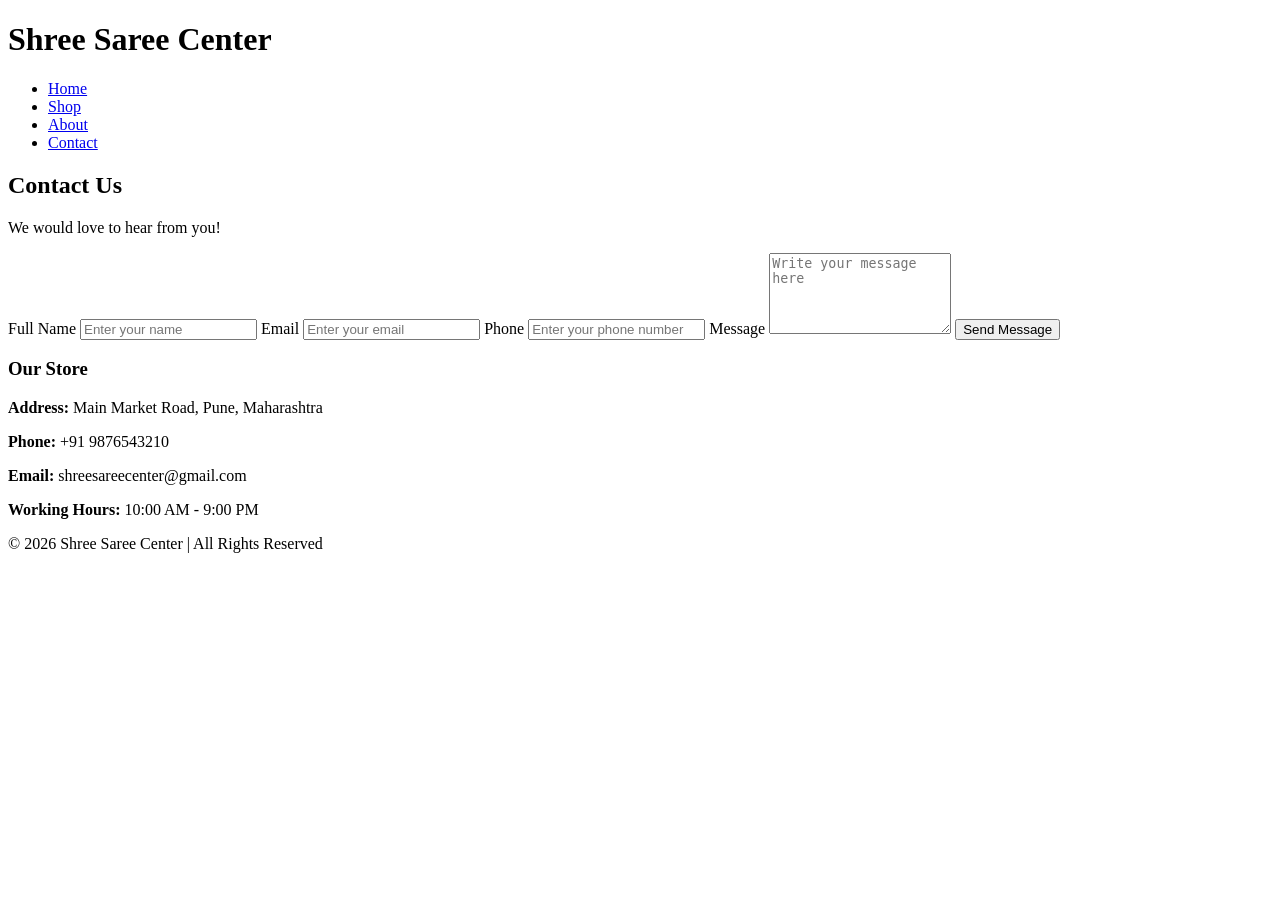
==== contact.html @ 6e3454c8 "Update contact.html" ====
<!DOCTYPE html>
<html lang="en">
<head>
    <meta charset="UTF-8">
    <title>Contact Us - Shree Saree Center</title>
    <link rel="stylesheet" href="style1.css">
</head>
<body>

    <!-- Header Section -->
    <header>
        <div class="logo">
            <h1>Shree Saree Center</h1>
        </div>

        <nav>
            <ul>
                <li><a href="Index.html">Home</a></li>
                <li><a href="Shop.html">Shop</a></li>
                <li><a href="About.html">About</a></li>
                <li><a href="Contact.html" class="active">Contact</a></li>
            </ul>
        </nav>
    </header>

    <!-- Contact Section -->
    <section class="contact-section">
        <h2>Contact Us</h2>
        <p>We would love to hear from you!</p>

        <div class="contact-container">

            <!-- Contact Form -->
            <div class="contact-form">
                <form>
                    <label>Full Name</label>
                    <input type="text" placeholder="Enter your name" required>

                    <label>Email</label>
                    <input type="email" placeholder="Enter your email" required>

                    <label>Phone</label>
                    <input type="tel" placeholder="Enter your phone number">

                    <label>Message</label>
                    <textarea rows="5" placeholder="Write your message here"></textarea>

                    <button type="submit">Send Message</button>
                </form>
            </div>

            <!-- Contact Details -->
            <div class="contact-info">
                <h3>Our Store</h3>
                <p><strong>Address:</strong> Main Market Road, Pune, Maharashtra</p>
                <p><strong>Phone:</strong> +91 9876543210</p>
                <p><strong>Email:</strong> shreesareecenter@gmail.com</p>
                <p><strong>Working Hours:</strong> 10:00 AM - 9:00 PM</p>
            </div>

        </div>
    </section>

    <!-- Footer -->
    <footer>
        <p>© 2026 Shree Saree Center | All Rights Reserved</p>
    </footer>

</body>
</html>
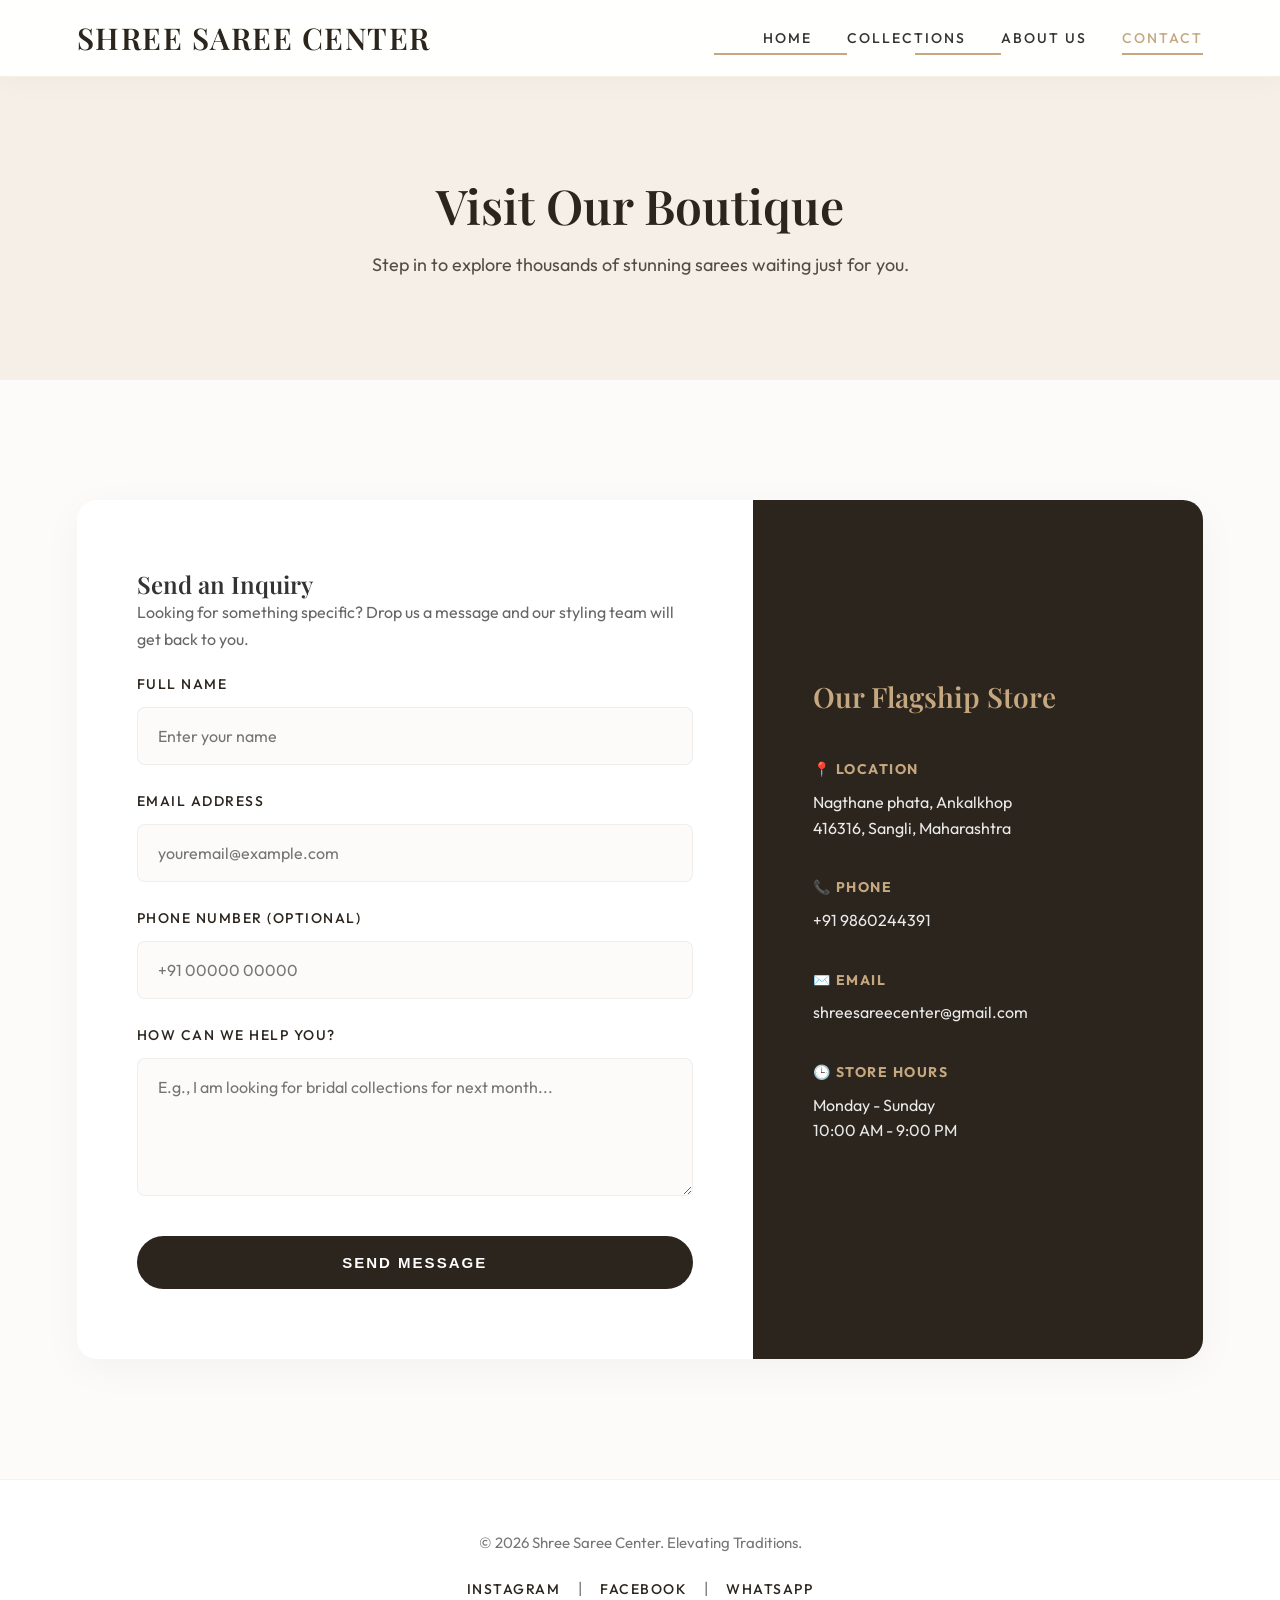
==== commit 9b06a211: "first commit" ====
--- a/contact.html
+++ b/contact.html
@@ -1,70 +1,96 @@
-<!DOCTYPE html>
-<html lang="en">
-<head>
-    <meta charset="UTF-8">
-    <title>Contact Us - Shree Saree Center</title>
-    <link rel="stylesheet" href="style1.css">
-</head>
-<body>
-
-    <!-- Header Section -->
-    <header>
-        <div class="logo">
-            <h1>Shree Saree Center</h1>
-        </div>
-
-        <nav>
-            <ul>
-                <li><a href="Index.html">Home</a></li>
-                <li><a href="Shop.html">Shop</a></li>
-                <li><a href="About.html">About</a></li>
-                <li><a href="Contact.html" class="active">Contact</a></li>
-            </ul>
-        </nav>
-    </header>
-
-    <!-- Contact Section -->
-    <section class="contact-section">
-        <h2>Contact Us</h2>
-        <p>We would love to hear from you!</p>
-
-        <div class="contact-container">
-
-            <!-- Contact Form -->
-            <div class="contact-form">
-                <form>
-                    <label>Full Name</label>
-                    <input type="text" placeholder="Enter your name" required>
-
-                    <label>Email</label>
-                    <input type="email" placeholder="Enter your email" required>
-
-                    <label>Phone</label>
-                    <input type="tel" placeholder="Enter your phone number">
-
-                    <label>Message</label>
-                    <textarea rows="5" placeholder="Write your message here"></textarea>
-
-                    <button type="submit">Send Message</button>
-                </form>
-            </div>
-
-            <!-- Contact Details -->
-            <div class="contact-info">
-                <h3>Our Store</h3>
-                <p><strong>Address:</strong> Main Market Road, Pune, Maharashtra</p>
-                <p><strong>Phone:</strong> +91 9876543210</p>
-                <p><strong>Email:</strong> shreesareecenter@gmail.com</p>
-                <p><strong>Working Hours:</strong> 10:00 AM - 9:00 PM</p>
-            </div>
-
-        </div>
-    </section>
-
-    <!-- Footer -->
-    <footer>
-        <p>© 2026 Shree Saree Center | All Rights Reserved</p>
-    </footer>
-
-</body>
-</html>
+<!DOCTYPE html>
+<html lang="en">
+
+<head>
+    <meta charset="UTF-8">
+    <title>Contact Us | Shree Saree Center</title>
+    <link rel="stylesheet" href="style.css">
+    <meta name="viewport" content="width=device-width, initial-scale=1.0">
+</head>
+
+<body>
+
+    <!-- Header Section -->
+    <header>
+        <div class="logo">
+            <h1>Shree Saree Center</h1>
+        </div>
+        <nav>
+            <ul>
+                <li><a href="index.html">Home</a></li>
+                <li><a href="product.html">Collections</a></li>
+                <li><a href="about.html">About Us</a></li>
+                <li><a href="contact.html" class="active">Contact</a></li>
+            </ul>
+        </nav>
+    </header>
+
+    <section class="contact-hero">
+        <h1>Visit Our Boutique</h1>
+        <p>Step in to explore thousands of stunning sarees waiting just for you.</p>
+    </section>
+
+    <!-- Contact Section -->
+    <section class="contact-section">
+        <div class="contact-container">
+
+            <!-- Contact Form -->
+            <div class="contact-form">
+                <h2>Send an Inquiry</h2>
+                <p style="margin-bottom: 20px; color: #666;">Looking for something specific? Drop us a message and our styling team will get back to you.</p>
+                <form>
+                    <label>Full Name</label>
+                    <input type="text" placeholder="Enter your name" required>
+
+                    <label>Email Address</label>
+                    <input type="email" placeholder="youremail@example.com" required>
+
+                    <label>Phone Number (Optional)</label>
+                    <input type="tel" placeholder="+91 00000 00000">
+
+                    <label>How can we help you?</label>
+                    <textarea rows="5" placeholder="E.g., I am looking for bridal collections for next month..."></textarea>
+
+                    <button type="submit">Send Message</button>
+                </form>
+            </div>
+
+            <!-- Contact Details -->
+            <div class="contact-info">
+                <h3>Our Flagship Store</h3>
+                
+                <div class="info-item">
+                    <strong>📍 Location</strong>
+                    <p>Nagthane phata, Ankalkhop<br>416316, Sangli, Maharashtra</p>
+                </div>
+                
+                <div class="info-item">
+                    <strong>📞 Phone</strong>
+                    <p>+91 9860244391</p>
+                </div>
+                
+                <div class="info-item">
+                    <strong>✉️ Email</strong>
+                    <p>shreesareecenter@gmail.com</p>
+                </div>
+                
+                <div class="info-item">
+                    <strong>🕒 Store Hours</strong>
+                    <p>Monday - Sunday<br>10:00 AM - 9:00 PM</p>
+                </div>
+            </div>
+
+        </div>
+    </section>
+
+    <!-- Footer -->
+    <footer>
+        <p>&copy; 2026 Shree Saree Center. Elevating Traditions.</p>
+        <div class="social-links">
+            <a href="#">Instagram</a> | <a href="#">Facebook</a> | <a href="#">WhatsApp</a>
+        </div>
+    </footer>
+
+</body>
+
+</html>
--- a/style.css
+++ b/style.css
@@ -0,0 +1,573 @@
+/* Google Fonts */
+@import url('https://fonts.googleapis.com/css2?family=Outfit:wght@300;400;500;600&family=Playfair+Display:ital,wght@0,400;0,600;0,700;1,400&display=swap');
+
+/* CSS Variables for Light & Elegant Theme */
+:root {
+    --primary-color: #2c251e; /* Deep Charcoal Brown */
+    --secondary-color: #c5a880; /* Champagne Gold */
+    --accent-color: #dcbfa2; /* Soft Peach Gold */
+    --bg-color: #fcfbf9; /* Pearl White */
+    --surface-color: #ffffff; /* Pure White */
+    --text-dark: #333333;
+    --text-light: #ffffff;
+    --text-muted: #777777;
+    --font-heading: 'Playfair Display', serif;
+    --font-body: 'Outfit', sans-serif;
+    --transition: all 0.4s cubic-bezier(0.25, 0.8, 0.25, 1);
+    --shadow-soft: 0 10px 40px rgba(0, 0, 0, 0.04);
+    --shadow-hover: 0 20px 50px rgba(197, 168, 128, 0.15);
+}
+
+/* Reset Default Styles */
+* {
+    margin: 0;
+    padding: 0;
+    box-sizing: border-box;
+}
+
+body {
+    font-family: var(--font-body);
+    background-color: var(--bg-color);
+    color: var(--text-dark);
+    line-height: 1.7;
+    overflow-x: hidden;
+}
+
+h1, h2, h3, h4 {
+    font-family: var(--font-heading);
+    font-weight: 600;
+    line-height: 1.2;
+}
+
+/* ================= HEADER ================= */
+header {
+    display: flex;
+    justify-content: space-between;
+    align-items: center;
+    background: rgba(255, 255, 255, 0.85); /* Light Glassmorphism */
+    backdrop-filter: blur(15px);
+    -webkit-backdrop-filter: blur(15px);
+    padding: 20px 6vw;
+    box-shadow: 0 4px 30px rgba(0, 0, 0, 0.03);
+    position: sticky;
+    top: 0;
+    z-index: 1000;
+    border-bottom: 1px solid rgba(197, 168, 128, 0.2);
+}
+
+.logo h1 {
+    color: var(--primary-color);
+    font-size: 30px;
+    letter-spacing: 1.5px;
+    text-transform: uppercase;
+    text-shadow: none;
+}
+
+nav ul {
+    list-style: none;
+    display: flex;
+    gap: 35px;
+}
+
+nav ul li a {
+    text-decoration: none;
+    color: var(--text-dark);
+    font-size: 14px;
+    font-weight: 500;
+    letter-spacing: 2px;
+    text-transform: uppercase;
+    transition: var(--transition);
+    padding: 8px 0;
+    position: relative;
+    overflow: hidden;
+}
+
+nav ul li a::after {
+    content: '';
+    position: absolute;
+    width: 100%;
+    height: 2px;
+    background-color: var(--secondary-color);
+    bottom: 0;
+    left: -100%;
+    transition: var(--transition);
+}
+
+nav ul li a:hover, nav ul li a.active {
+    color: var(--secondary-color);
+}
+
+nav ul li a:hover::after, nav ul li a.active::after {
+    left: 0;
+}
+
+/* ================= HERO SECTION ================= */
+.hero {
+    /* Using gradient & image with soft white overlay to keep it bright */
+    background: linear-gradient(to right, rgba(252, 251, 249, 0.9) 0%, rgba(252, 251, 249, 0.6) 100%), url('images/bridal.jpg.jpeg') no-repeat right center/cover;
+    height: 85vh;
+    display: flex;
+    align-items: center;
+    color: var(--primary-color);
+    padding: 0 8vw;
+    position: relative;
+}
+
+.hero-content {
+    max-width: 650px;
+    position: relative;
+    z-index: 2;
+    animation: fadeSlideUp 1.2s cubic-bezier(0.2, 0.8, 0.2, 1) forwards;
+}
+
+.hero h2 {
+    font-size: 68px;
+    margin-bottom: 25px;
+    color: var(--primary-color);
+    font-weight: 700;
+    letter-spacing: -0.5px;
+}
+
+.hero h2 span {
+    color: var(--secondary-color);
+    font-style: italic;
+    font-weight: 400;
+    display: block;
+    margin-top: 10px;
+}
+
+.hero p {
+    font-size: 19px;
+    margin-bottom: 40px;
+    font-weight: 300;
+    color: var(--text-muted);
+    line-height: 1.8;
+}
+
+/* Modern Button */
+.btn {
+    display: inline-flex;
+    align-items: center;
+    justify-content: center;
+    padding: 16px 45px;
+    background: var(--primary-color);
+    color: var(--surface-color);
+    text-decoration: none;
+    border-radius: 50px;
+    transition: var(--transition);
+    font-family: var(--font-body);
+    font-size: 14px;
+    font-weight: 500;
+    text-transform: uppercase;
+    letter-spacing: 2px;
+    box-shadow: 0 10px 20px rgba(0, 0, 0, 0.08);
+    border: 1px solid var(--primary-color);
+}
+
+.btn:hover {
+    background: transparent;
+    color: var(--primary-color);
+    box-shadow: 0 15px 30px rgba(0, 0, 0, 0.1);
+    transform: translateY(-2px);
+}
+
+/* ================= FEATURED SECTION ================= */
+.featured {
+    padding: 120px 6vw;
+    background: var(--bg-color);
+    position: relative;
+}
+
+.section-title {
+    font-size: 42px;
+    margin-bottom: 70px;
+    color: var(--primary-color);
+    text-align: center;
+    position: relative;
+    z-index: 1;
+}
+
+.section-title::after {
+    content: '';
+    display: block;
+    width: 60px;
+    height: 3px;
+    background: var(--secondary-color);
+    margin: 25px auto 0;
+}
+
+.product-container {
+    display: grid;
+    grid-template-columns: repeat(auto-fit, minmax(320px, 1fr));
+    gap: 45px;
+    max-width: 1400px;
+    margin: 0 auto;
+    position: relative;
+    z-index: 1;
+}
+
+.product-card {
+    background-color: var(--surface-color);
+    border-radius: 16px;
+    overflow: hidden;
+    box-shadow: var(--shadow-soft);
+    transition: var(--transition);
+    display: flex;
+    flex-direction: column;
+    border: 1px solid rgba(0,0,0,0.02);
+}
+
+.img-wrapper {
+    overflow: hidden;
+    height: 420px;
+    position: relative;
+}
+
+.img-wrapper::after {
+    content: '';
+    position: absolute;
+    inset: 0;
+    background: rgba(197, 168, 128, 0.1);
+    opacity: 0;
+    transition: var(--transition);
+}
+
+.product-card:hover .img-wrapper::after {
+    opacity: 1;
+}
+
+.product-card img {
+    width: 100%;
+    height: 100%;
+    object-fit: cover;
+    transition: transform 1s cubic-bezier(0.2, 0.8, 0.2, 1);
+}
+
+.product-card:hover img {
+    transform: scale(1.06);
+}
+
+.product-info {
+    padding: 35px;
+    background: var(--surface-color);
+    flex-grow: 1;
+    display: flex;
+    flex-direction: column;
+    justify-content: space-between;
+    text-align: center;
+}
+
+.product-card h3 {
+    font-size: 22px;
+    margin-bottom: 12px;
+    color: var(--primary-color);
+    transition: var(--transition);
+}
+
+.product-card:hover h3 {
+    color: var(--secondary-color);
+}
+
+.product-card p {
+    font-size: 15px;
+    color: var(--text-muted);
+    line-height: 1.7;
+}
+
+.product-card:hover {
+    transform: translateY(-10px);
+    box-shadow: var(--shadow-hover);
+}
+
+/* ================= ABOUT SECTION ================= */
+.about-section {
+    padding: 120px 6vw;
+    display: grid;
+    grid-template-columns: 1fr 1fr;
+    gap: 80px;
+    align-items: center;
+    background: var(--surface-color);
+}
+
+.about-img {
+    position: relative;
+    border-radius: 16px;
+    overflow: hidden;
+    box-shadow: var(--shadow-soft);
+}
+
+.about-img img {
+    width: 100%;
+    display: block;
+    transition: transform 0.7s ease;
+}
+
+.about-img:hover img {
+    transform: scale(1.05);
+}
+
+.about-content h2 {
+    font-size: 42px;
+    color: var(--primary-color);
+    margin-bottom: 25px;
+}
+
+.about-content p {
+    font-size: 17px;
+    color: var(--text-muted);
+    margin-bottom: 25px;
+}
+
+.about-features {
+    display: flex;
+    gap: 25px;
+    margin-top: 50px;
+}
+
+.feature {
+    background: var(--bg-color);
+    padding: 35px 25px;
+    border-radius: 12px;
+    box-shadow: var(--shadow-soft);
+    text-align: center;
+    flex: 1;
+    border: 1px solid rgba(0,0,0,0.02);
+    transition: var(--transition);
+}
+
+.feature:hover {
+    transform: translateY(-8px);
+    box-shadow: var(--shadow-hover);
+    border-color: rgba(197, 168, 128, 0.3);
+}
+
+.feature h4 {
+    color: var(--primary-color);
+    font-size: 19px;
+    margin-bottom: 10px;
+}
+
+/* ================= CONTACT SECTION ================= */
+.contact-hero {
+    background: rgba(197, 168, 128, 0.15); /* Soft beige background */
+    color: var(--primary-color);
+    padding: 100px 20px;
+    text-align: center;
+}
+
+.contact-hero h1 {
+    font-size: 48px;
+    color: var(--primary-color);
+    margin-bottom: 15px;
+}
+
+.contact-hero p {
+    font-size: 18px;
+    opacity: 0.8;
+    max-width: 600px;
+    margin: 0 auto;
+}
+
+.contact-section {
+    padding: 120px 6vw;
+    background: var(--bg-color);
+}
+
+.contact-container {
+    display: grid;
+    grid-template-columns: 3fr 2fr;
+    background: var(--surface-color);
+    border-radius: 20px;
+    overflow: hidden;
+    box-shadow: var(--shadow-soft);
+}
+
+.contact-form {
+    padding: 70px 60px;
+}
+
+.contact-form form {
+    display: flex;
+    flex-direction: column;
+    gap: 25px;
+}
+
+.contact-form label {
+    font-weight: 500;
+    color: var(--primary-color);
+    font-size: 14px;
+    text-transform: uppercase;
+    letter-spacing: 1.5px;
+    margin-bottom: -15px;
+}
+
+.contact-form input, .contact-form textarea {
+    padding: 18px 20px;
+    background: var(--bg-color);
+    border: 1px solid rgba(0,0,0,0.05);
+    border-radius: 8px;
+    font-family: var(--font-body);
+    font-size: 16px;
+    transition: var(--transition);
+}
+
+.contact-form input:focus, .contact-form textarea:focus {
+    outline: none;
+    border-color: var(--secondary-color);
+    background: var(--surface-color);
+    box-shadow: 0 0 0 4px rgba(197, 168, 128, 0.1);
+}
+
+.contact-form button {
+    background: var(--primary-color);
+    color: var(--surface-color);
+    border: none;
+    border-radius: 50px;
+    padding: 18px;
+    font-size: 15px;
+    font-weight: 600;
+    letter-spacing: 2px;
+    text-transform: uppercase;
+    cursor: pointer;
+    transition: var(--transition);
+    margin-top: 15px;
+}
+
+.contact-form button:hover {
+    background: var(--secondary-color);
+    transform: translateY(-2px);
+    box-shadow: 0 10px 20px rgba(197, 168, 128, 0.2);
+}
+
+.contact-info {
+    background: var(--primary-color);
+    color: white;
+    padding: 70px 60px;
+    display: flex;
+    flex-direction: column;
+    justify-content: center;
+}
+
+.contact-info h3 {
+    font-size: 28px;
+    color: var(--secondary-color);
+    margin-bottom: 45px;
+}
+
+.info-item {
+    margin-bottom: 35px;
+    display: flex;
+    flex-direction: column;
+}
+
+.info-item strong {
+    color: var(--secondary-color);
+    font-size: 14px;
+    text-transform: uppercase;
+    letter-spacing: 1.5px;
+    margin-bottom: 8px;
+}
+
+.info-item p {
+    font-size: 16px;
+    opacity: 0.9;
+    line-height: 1.6;
+}
+
+/* ================= FOOTER ================= */
+footer {
+    background-color: var(--surface-color);
+    color: var(--text-muted);
+    text-align: center;
+    padding: 50px 20px;
+    border-top: 1px solid rgba(0,0,0,0.05);
+}
+
+footer p {
+    margin-bottom: 20px;
+    font-size: 15px;
+}
+
+.social-links {
+    margin-top: 20px;
+}
+
+.social-links a {
+    display: inline-block;
+    color: var(--primary-color);
+    text-decoration: none;
+    margin: 0 15px;
+    font-size: 14px;
+    font-weight: 500;
+    text-transform: uppercase;
+    letter-spacing: 1.5px;
+    transition: var(--transition);
+}
+
+.social-links a:hover {
+    color: var(--secondary-color);
+}
+
+/* ================= ANIMATIONS ================= */
+@keyframes fadeSlideUp {
+    from {
+        opacity: 0;
+        transform: translateY(30px);
+    }
+    to {
+        opacity: 1;
+        transform: translateY(0);
+    }
+}
+
+/* ================= RESPONSIVE ================= */
+@media (max-width: 992px) {
+    .about-section, .contact-container {
+        grid-template-columns: 1fr;
+        gap: 50px;
+    }
+    
+    .hero h2 {
+        font-size: 50px;
+    }
+}
+
+@media (max-width: 768px) {
+    header {
+        flex-direction: column;
+        padding: 20px;
+    }
+
+    nav ul {
+        margin-top: 20px;
+        flex-wrap: wrap;
+        justify-content: center;
+        gap: 15px;
+    }
+
+    .hero {
+        padding: 0 20px;
+        text-align: center;
+        background: linear-gradient(to right, rgba(252, 251, 249, 0.95) 0%, rgba(252, 251, 249, 0.85) 100%), url('images/bridal.jpg.jpeg') no-repeat right center/cover;
+    }
+
+    .hero h2 {
+        font-size: 40px;
+    }
+
+    .section-title {
+        font-size: 32px;
+    }
+    
+    .product-container {
+        grid-template-columns: 1fr;
+    }
+
+    .contact-form {
+        padding: 40px 20px;
+    }
+    
+    .contact-info {
+        padding: 40px 20px;
+    }
+}
